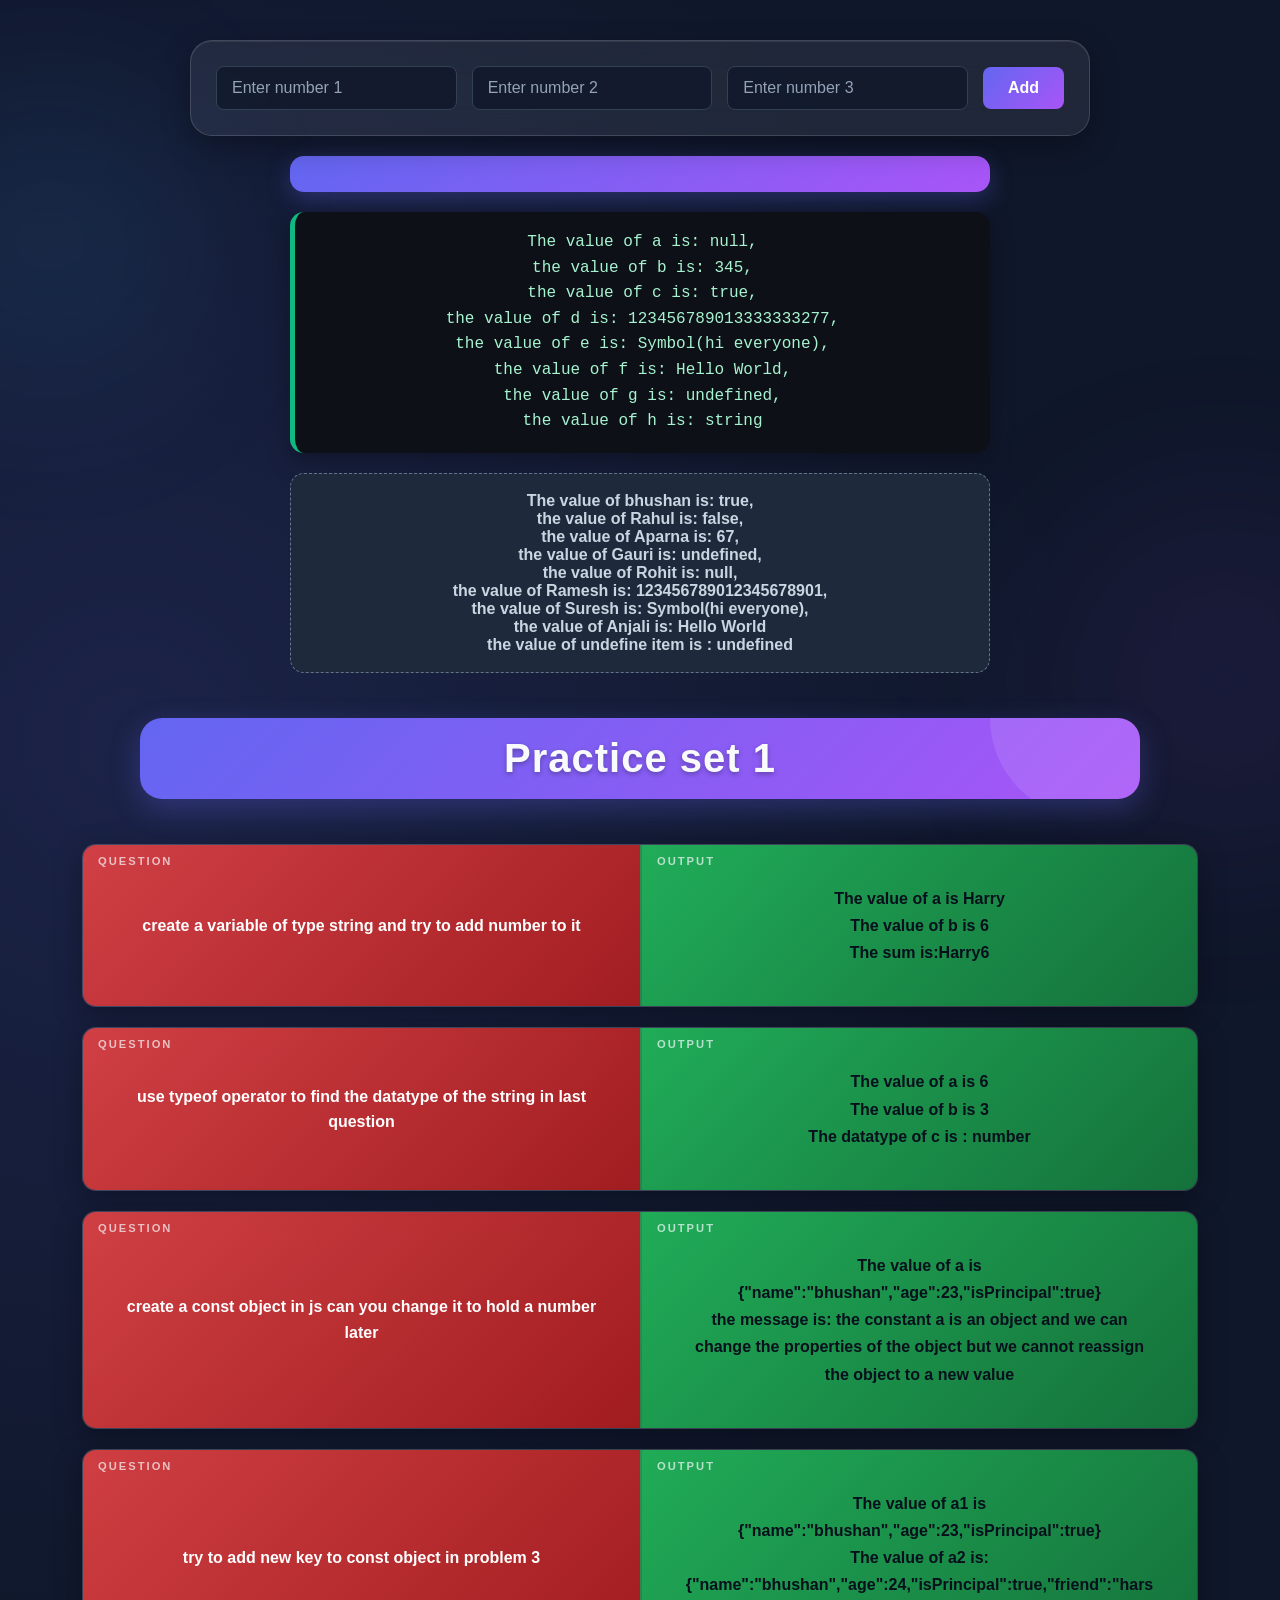
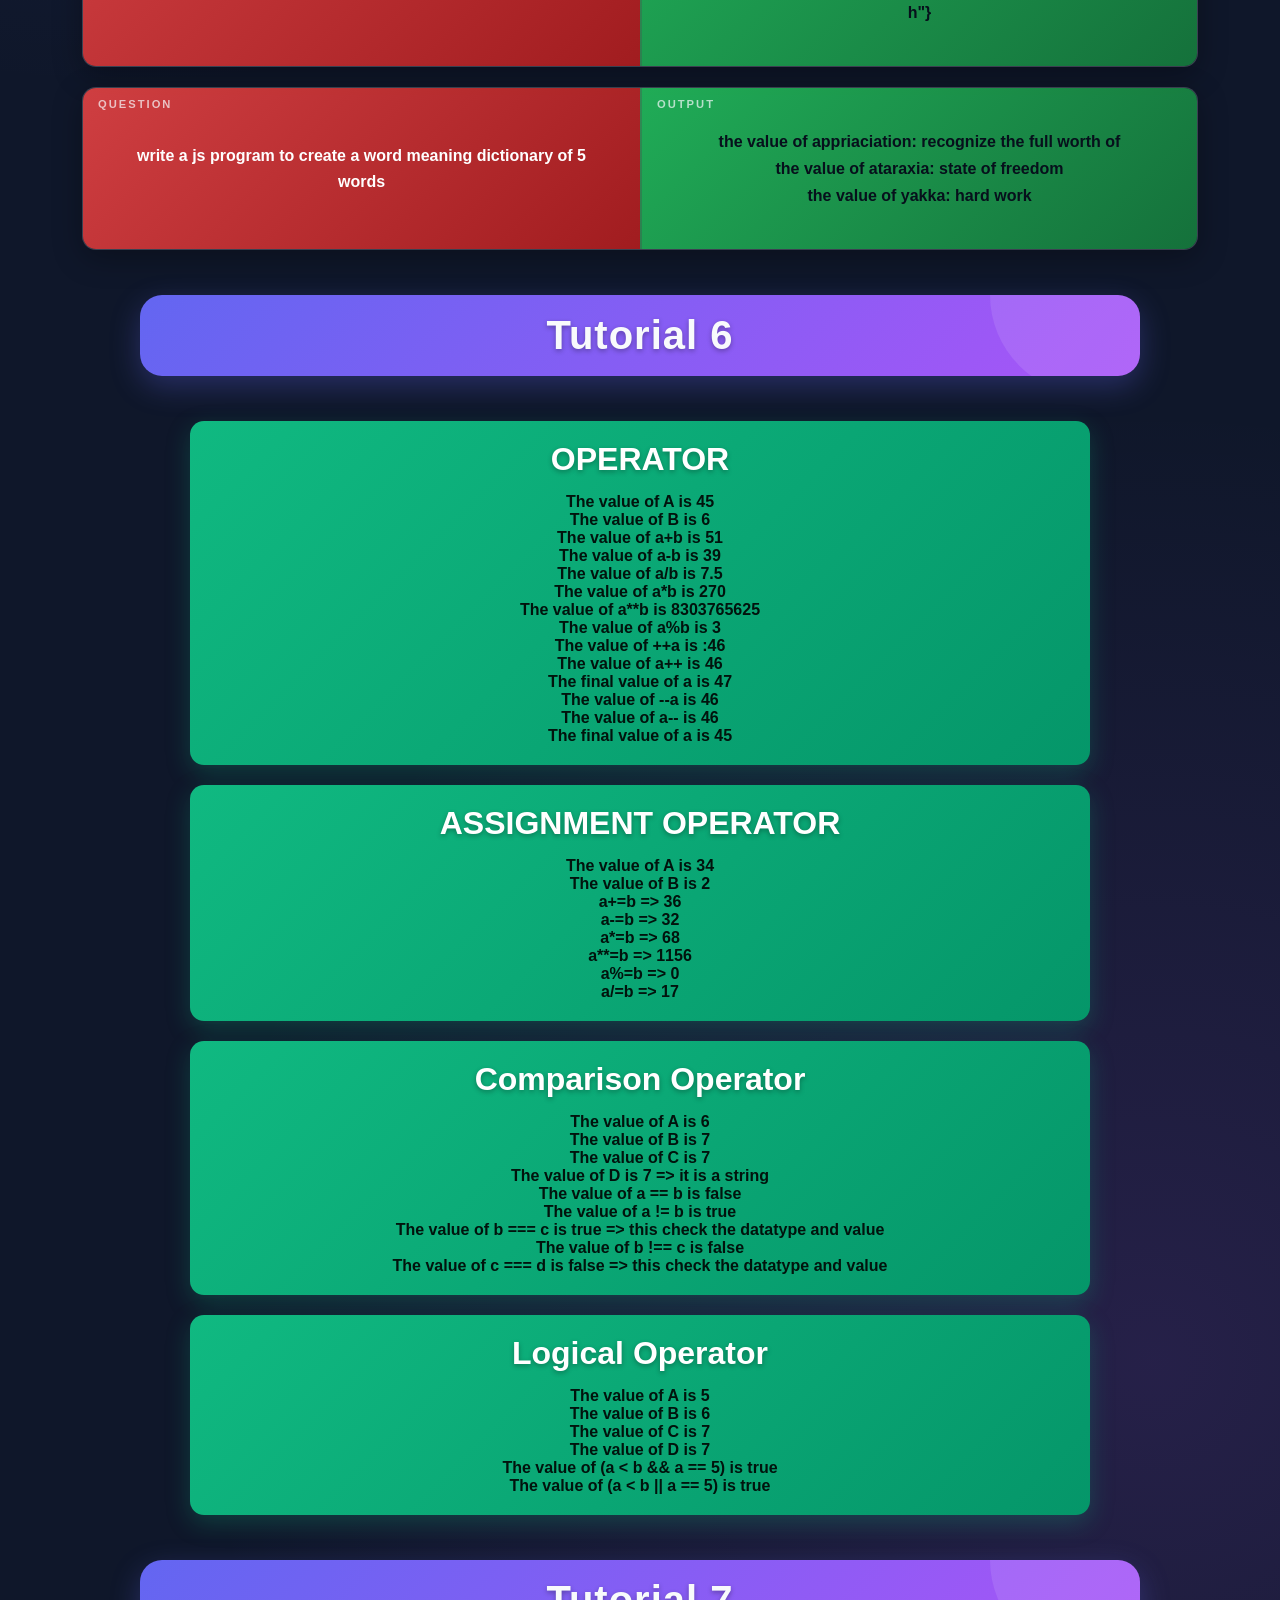
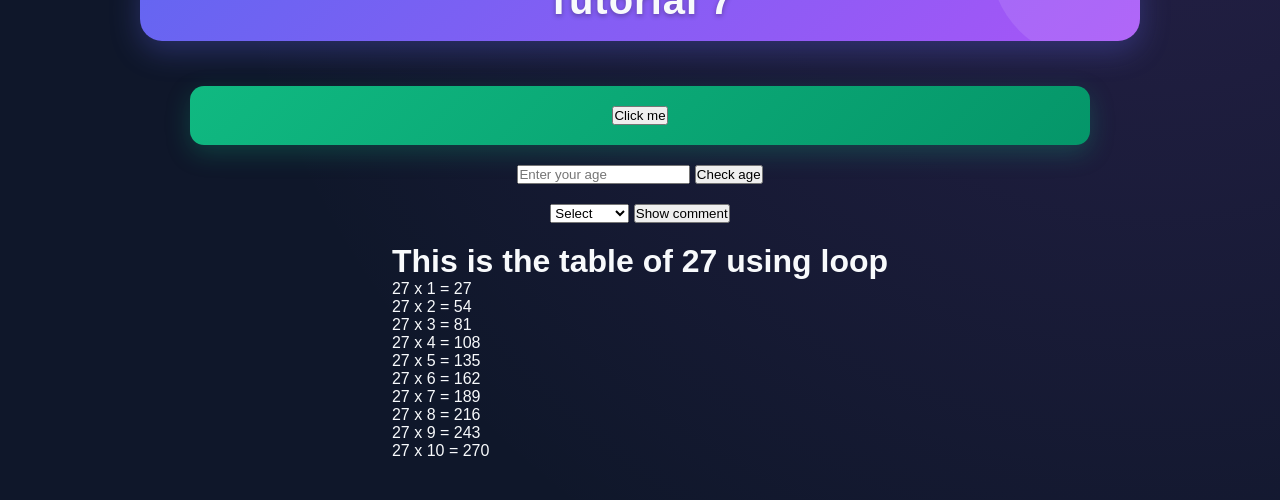
==== index.html @ 77477563 "Initial commit" ====
<!DOCTYPE html>
<html lang="en">
    <head>
        <meta charset="UTF-8">
        <meta name="viewport" content="width=device-width, initial-scale=1.0">
        <title>Document</title>
        <link rel="stylesheet" type="text/css" href="creative.css">
    </head>
    <body>
        <form id="addForm">
            <input type="number" name="num1" id="num1"
                placeholder="Enter number 1">
            <input type="number" name="num2" id="num2"
                placeholder="Enter number 2">
            <input type="number" name="num3" id="num3"
                placeholder="Enter number 3">
            <button type="submit" id="btn">Add</button>
        </form>
        <p id="demo"> </p>
        <p id="demo1"> </p>
        <p id="demo2"> </p>

        <h1 id="practice_1" class="title ">Practice set 1 </h1>
        <div class="question_box">
            <div class="question">
                <p class="ip">
                    create a variable of type string and try to add number to it
                </p>
            </div>
            <div class="output">
                <p class="op" id="op1"> </p>
            </div>
        </div>
        <div class="question_box">
            <div class="question">
                <p class="ip">
                    use typeof operator to find the datatype of the string in last question
                </p>
            </div>
            <div class="output">
                <p class="op" id="op2"> </p>
            </div>
        </div>
        <div class="question_box">
            <div class="question">
                <p class="ip">
                    create a const object in js can you change it to hold a number later
                </p>
            </div>
            <div class="output">
                <p class="op" id="op3"> </p>
            </div>
        </div>
        <div class="question_box">
            <div class="question">
                <p class="ip">
                    try to add new key to const object in problem 3
                </p>
            </div>
            <div class="output">
                <p class="op" id="op4"> </p>
            </div>
        </div>
        <div class="question_box">
            <div class="question">
                <p class="ip">
                    write a js program to create a word meaning dictionary of 5
                    words
                </p>
            </div>
            <div class="output ">
                <p class="op" id="op5"> </p>
            </div>

        </div>

        <h1 id="Tutorial_6" class="title ">Tutorial 6 </h1>
        <p id="oper"></p>
        <p id="ari"></p>
        <p id="comp"></p>
        <p id="log"></p>

        <h1 id="Tutorial_7" class="title">Tutorial 7</h1>
        <p id="cond">
            <button onclick="runFunction()" id="Alert_button">Click me</button>
        </p>
        <div class="age_Box">
            <input type="number" id="age" placeholder="Enter your age">
            <button type="button" id="ageButton">Check age</button>

            <p id="res"></p>
        </div>

        <div>
            <label for="language"></label>
            <select id="language">
                <option value>Select</option>
                <option value="javascript">javascript</option>
                <option value="C">C</option>
                <option value="C++">C++</option>
                <option value="java">JAVA</option>
            </select>
            <button type="button" id="lan_But">Show comment</button>
            <p id="lang_res"></p>
            <p id="thank_res"></p>
        </div>

        <div id ="lo">
            <h1>This is the table of 27 using loop </h1>
            <p id="lo"></p>
        
        </div>

        <script src="loop.js"></script>
        <script src="cond.js"></script>
        <script src="oper.js"></script>
        <script src="funct.js"></script>
        <script src="secscript.js"></script>
        <script src="practice_set1.js"></script>
    </body>
</html>
---- creative.css ----
/* =========================================================

1. ROOT VARIABLES
   ========================================================= */

:root {
--bg-primary: #0f172a;
--bg-secondary: #111827;

--card-bg: rgba(255, 255, 255, 0.07);
--card-border: rgba(255, 255, 255, 0.15);

--text-primary: #f8fafc;
--text-secondary: #cbd5e1;

--primary: #6366f1;
--secondary: #a855f7;
--cyan: #38bdf8;

--question: #ef4444;
--output: #22c55e;

--radius-small: 8px;
--radius-medium: 14px;
--radius-large: 22px;

--transition: 0.3s ease;
}

/* =========================================================
2. RESET
========================================================= */

* {
  box-sizing: border-box;
  margin: 0;
  padding: 0;
  }

/* =========================================================
3. BODY
========================================================= */

body {
font-family:
    "Segoe UI",
    Tahoma,
    Geneva,
    Verdana,
    sans-serif;

min-height: 100vh;

background:
    radial-gradient(
        circle at 10% 20%,
        rgba(99, 102, 241, 0.15),
        transparent 30%
    ),

    radial-gradient(
        circle at 90% 80%,
        rgba(168, 85, 247, 0.15),
        transparent 30%
    ),

    var(--bg-primary);

color: var(--text-primary);

display: flex;
flex-direction: column;
align-items: center;

padding: 40px 20px;

gap: 20px;

overflow-x: hidden;

}

/* =========================================================
4. ANIMATED BACKGROUND
========================================================= */

body::before {

content: "";

position: fixed;

width: 300px;
height: 300px;

border-radius: 50%;

background: rgba(56, 189, 248, 0.08);

filter: blur(80px);

top: 10%;
left: -100px;

animation: floatingLight 8s ease-in-out infinite;

pointer-events: none;

z-index: -1;

}

body::after {

content: "";

position: fixed;

width: 350px;
height: 350px;

border-radius: 50%;

background: rgba(168, 85, 247, 0.08);

filter: blur(90px);

bottom: 5%;
right: -120px;

animation: floatingLight 10s ease-in-out infinite reverse;

pointer-events: none;

z-index: -1;

}

/* =========================================================
5. FORM
========================================================= */

#addForm {
width: min(80%, 900px);
padding: 25px;
display: flex;
flex-direction: row;
align-items: center;
justify-content: center;
flex-wrap: wrap;
gap: 15px;
background: var(--card-bg);
border: 1px solid var(--card-border);
border-radius: var(--radius-large);
backdrop-filter: blur(15px);
box-shadow:
    0 10px 30px rgba(0, 0, 0, 0.3),
    inset 0 1px 0 rgba(255, 255, 255, 0.08);
transition: var(--transition);
}
#addForm:hover {
transform: translateY(-5px);
border-color: rgba(56, 189, 248, 0.4);
box-shadow:
    0 15px 40px rgba(0, 0, 0, 0.4),
    0 0 25px rgba(56, 189, 248, 0.08);
}

/* =========================================================
6. INPUTS
========================================================= */

#addForm input {
flex: 1 1 180px;
min-width: 150px;
padding: 12px 15px;
border: 1px solid #334155;
border-radius: var(--radius-small);
background: rgba(15, 23, 42, 0.8);
color: white;
font-size: 1rem;
outline: none;
transition:
    border-color var(--transition),
    box-shadow var(--transition),
    transform var(--transition);
}

#addForm input::placeholder {color: #94a3b8;}

#addForm input:hover {
border-color: #64748b;
transform: translateY(-2px);
}

#addForm input:focus {
border-color: var(--cyan);

box-shadow:
    0 0 0 3px rgba(56, 189, 248, 0.15),
    0 0 20px rgba(56, 189, 248, 0.3);
transform: translateY(-2px);
}

/* =========================================================
7. BUTTON
========================================================= */

#addForm button {
padding: 12px 25px;
border: none;
border-radius: var(--radius-small);
background:
    linear-gradient(
        135deg,
        var(--primary),
        var(--secondary)
    );
color: white;
font-size: 1rem;
font-weight: bold;
cursor: pointer;
position: relative;
overflow: hidden;
transition:
    transform var(--transition),
    box-shadow var(--transition);}

#addForm button::before {
content: "";
position: absolute;
top: 0;
left: -100%;
width: 100%;
height: 100%;
background:
    linear-gradient(
        90deg,
        transparent,
        rgba(255, 255, 255, 0.3),
        transparent
    );

transition: 0.5s;
}

#addForm button:hover::before {left: 100%;}

#addForm button:hover {
transform: translateY(-4px) scale(1.03);
box-shadow:
    0 8px 25px rgba(99, 102, 241, 0.4);}

#addForm button:active {transform: translateY(0) scale(0.97);}

/* =========================================================
8. DEMO OUTPUT BOXES
========================================================= */

#demo,
#demo1,
#demo2 {
width: min(80%, 700px);
padding: 18px 24px;
border-radius: var(--radius-medium);
text-align: center;
transition: var(--transition);
animation: fadeIn 0.8s ease;}
#demo {
background:
    linear-gradient(
        135deg,
        var(--primary),
        var(--secondary)
    );
font-size: 1.2rem;
font-weight: bold;
box-shadow:
    0 8px 25px rgba(99, 102, 241, 0.3);}

#demo1 {
background: #0d1117;
border-left: 5px solid #10b981;
color: #a7f3d0;
font-family: "Courier New", monospace;
line-height: 1.6;
box-shadow:
    0 8px 25px rgba(0, 0, 0, 0.3);}

#demo2 {
background: #1e293b;
border: 1px dashed #64748b;
color: var(--text-secondary);
font-weight: bold;
}

#demo:hover,
#demo1:hover,
#demo2:hover {
transform: translateY(-5px) scale(1.01);
box-shadow:
    0 12px 30px rgba(0, 0, 0, 0.4);}

/* =========================================================
9. TITLES
========================================================= */

.title {
width: min(90%, 1000px);
padding: 18px 25px;
margin: 25px 0;
text-align: center;
font-size: clamp(1.5rem, 4vw, 2.5rem);
font-weight: 800;
letter-spacing: 1px;
border-radius: var(--radius-large);
background:
    linear-gradient(
        135deg,
        var(--primary),
        var(--secondary)
    );
box-shadow:
    0 10px 30px rgba(99, 102, 241, 0.3);
text-shadow:
    0 2px 5px rgba(0, 0, 0, 0.3);
position: relative;
overflow: hidden;
animation: titleGlow 4s ease-in-out infinite;}

.title::after {
content: "";
position: absolute;
width: 200px;
height: 200px;
border-radius: 50%;
background: rgba(255, 255, 255, 0.1);
top: -100px;
right: -50px;}

/* =========================================================
10. QUESTION BOX
========================================================= */

.question_box {
width: min(90%, 1200px);
display: flex;
border: 1px solid rgba(255, 255, 255, 0.15);
border-radius: var(--radius-medium);
overflow: hidden;
background: rgba(255, 255, 255, 0.04);
box-shadow:
    0 8px 30px rgba(0, 0, 0, 0.3);
transition:
    transform var(--transition),
    box-shadow var(--transition);
animation: slideUp 0.6s ease both;
}

.question_box:hover {
transform: translateY(-5px);
box-shadow:
    0 15px 40px rgba(0, 0, 0, 0.4),
    0 0 20px rgba(99, 102, 241, 0.08);
}

/* =========================================================
11. QUESTION SIDE
========================================================= */

.question {width: 50%;
padding: 25px;
display: flex;
align-items: center;
justify-content: center;
background:
    linear-gradient(
        135deg,
        rgba(239, 68, 68, 0.85),
        rgba(185, 28, 28, 0.85)
    );

position: relative;
}

.question::before {
content: "QUESTION";
position: absolute;
top: 10px;
left: 15px;
font-size: 0.7rem;
font-weight: bold;
letter-spacing: 2px;
opacity: 0.7;}

/* =========================================================
12. OUTPUT SIDE
========================================================= */

.output {
width: 50%;
padding: 25px;
display: flex;
align-items: center;
justify-content: center;
background:
    linear-gradient(
        135deg,
        rgba(34, 197, 94, 0.85),
        rgba(21, 128, 61, 0.85)
    );
border-left: 2px solid rgba(255, 255, 255, 0.1);
position: relative;

}

.output::before {
content: "OUTPUT";
position: absolute;
top: 10px;
left: 15px;
font-size: 0.7rem;
font-weight: bold;
letter-spacing: 2px;
opacity: 0.7;
}

/* =========================================================
13. QUESTION TEXT
========================================================= */

.ip {
width: 100%;
margin: 0;
padding: 15px;
color: white;
font-size: 1rem;
font-weight: 600;
line-height: 1.6;
text-align: center;
transition: var(--transition);
}

.question:hover .ip {
transform: scale(1.03);
text-shadow:
    0 3px 8px rgba(0, 0, 0, 0.4);
}

/* =========================================================
14. OUTPUT TEXT
========================================================= */

.op {
width: 100%;
margin: 0;
padding: 15px;
color: #07101c;
font-size: 1rem;
font-weight: 700;
line-height: 1.7;
text-align: center;
word-break: break-word;
}

.output:hover .op {transform: scale(1.03);}

/* =========================================================
15. OPERATOR OUTPUT BOXES
========================================================= */

#oper,
#ari,
#comp,
#log,
#cond {
width: min(80%, 900px);
padding: 20px;
background:
    linear-gradient(
        135deg,
        #10b981,
        #059669
    );
color: #02130d;
text-align: center;
border-radius: var(--radius-medium);
font-weight: bold;
box-shadow:
    0 8px 25px rgba(16, 185, 129, 0.25);
transition:
    transform var(--transition),
    box-shadow var(--transition);
animation: fadeIn 0.6s ease;
}

#oper:hover,
#ari:hover,
#comp:hover,
#log:hover,
#cond:hover {
transform: translateY(-5px);
box-shadow:
    0 15px 35px rgba(16, 185, 129, 0.35);
}

/* =========================================================
16. HEADINGS INSIDE OUTPUT
========================================================= */

#oper h1,
#ari h1,
#comp h1,
#log h1,
#cond h1 {
margin-bottom: 15px;
color: white;
text-shadow:
    0 2px 5px rgba(0, 0, 0, 0.3);
}

/* =========================================================
17. FOCUS WITHIN
========================================================= */

#addForm:focus-within {
border-color: var(--cyan);
box-shadow:
    0 0 25px rgba(56, 189, 248, 0.15);
}

/* =========================================================
18. SELECTION
========================================================= */

::selection {
background: #a855f7;
color: white;
}

/* =========================================================
19. SCROLLBAR
========================================================= */

::-webkit-scrollbar {width: 10px;}

::-webkit-scrollbar-track {background: #020617;}

::-webkit-scrollbar-thumb {
background:
    linear-gradient(
        #6366f1,
        #a855f7
    );
border-radius: 10px;}

::-webkit-scrollbar-thumb:hover {
background:
    linear-gradient(
        #38bdf8,
        #6366f1
    );
}

/* =========================================================
20. ANIMATIONS
========================================================= */

@keyframes fadeIn {
from {
    opacity: 0;
    transform: translateY(15px);
}
to {
    opacity: 1;
    transform: translateY(0);
}
}
@keyframes slideUp {
from {
    opacity: 0;
    transform: translateY(30px);
}
to {
    opacity: 1;
    transform: translateY(0);
}
}

@keyframes floatingLight {
0%,
100% { transform: translate(0, 0);}

50% { transform: translate(50px, -40px);}
}

@keyframes titleGlow {
0%,
100% {
    box-shadow:
        0 10px 30px rgba(99, 102, 241, 0.3);
}
50% {
    box-shadow:
        0 10px 40px rgba(168, 85, 247, 0.5);
}
}

/* =========================================================
21. RESPONSIVE DESIGN
========================================================= */

@media (max-width: 768px) {
body {padding: 25px 10px;}
#addForm { width: 95%;
    flex-direction: column;
}


#addForm input,
#addForm button { width: 100%;}


.question_box { width: 95%;  flex-direction: column;}


.question,
.output { width: 100%;}


.output { border-left: none;
    border-top: 2px solid rgba(255, 255, 255, 0.1);
}


.title {  width: 95%;}


#demo,
#demo1,
#demo2 { width: 95%;}


#oper,
#ari,
#comp,
#log,
#cond { width: 95%;}

}

/* =========================================================
22. SMALL MOBILE DEVICES
========================================================= */

@media (max-width: 480px) {
body { padding: 15px 8px; gap: 12px;}
.title { font-size: 1.4rem;padding: 15px;}
.question,.output {padding: 20px 15px;}
.ip,.op { font-size: 0.9rem;}
#oper,#ari,#comp,#log,#cond {
    font-size: 0.9rem;
    padding: 15px;
}
}

/* =========================================================
23. REDUCED MOTION
========================================================= */

@media (prefers-reduced-motion: reduce) {
*,
*::before,
*::after {
    animation-duration: 0.01ms !important;
    animation-iteration-count: 1 !important;
    scroll-behavior: auto !important;
    transition-duration: 0.01ms !important;
}
}
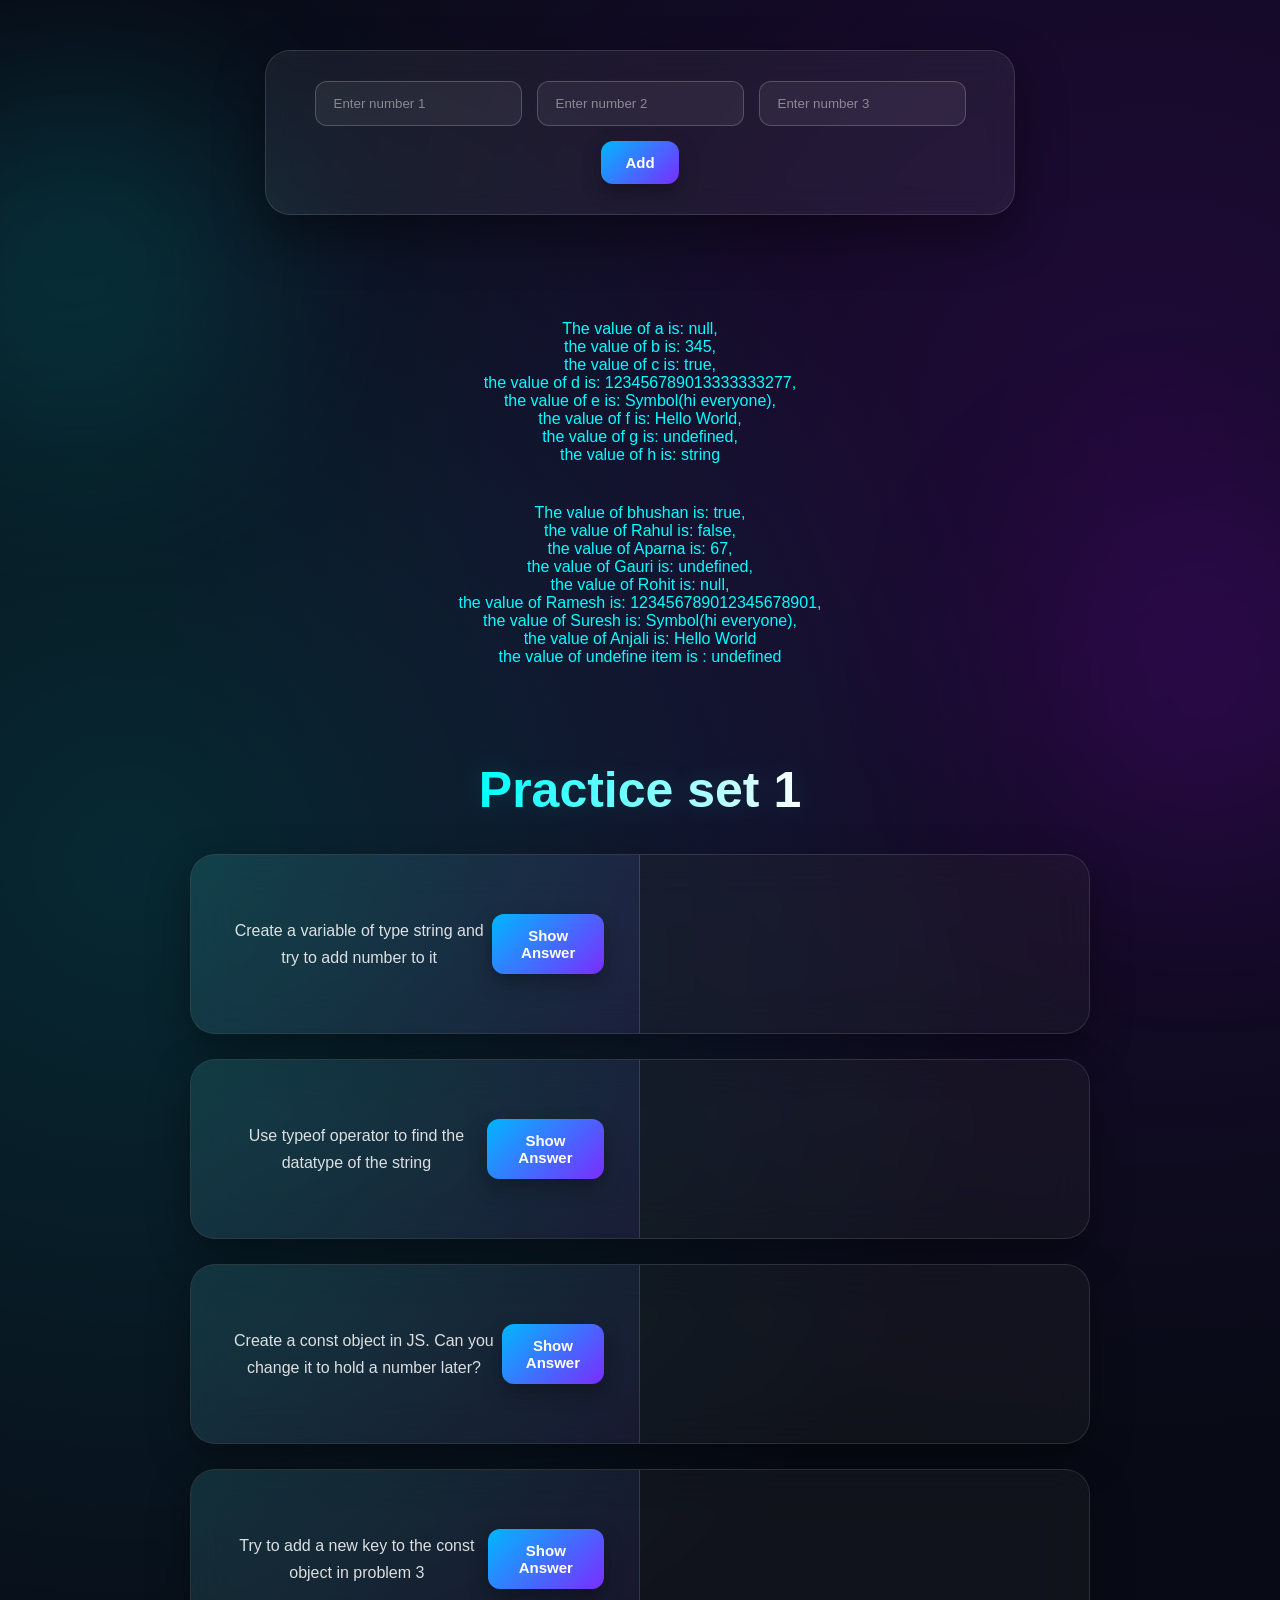
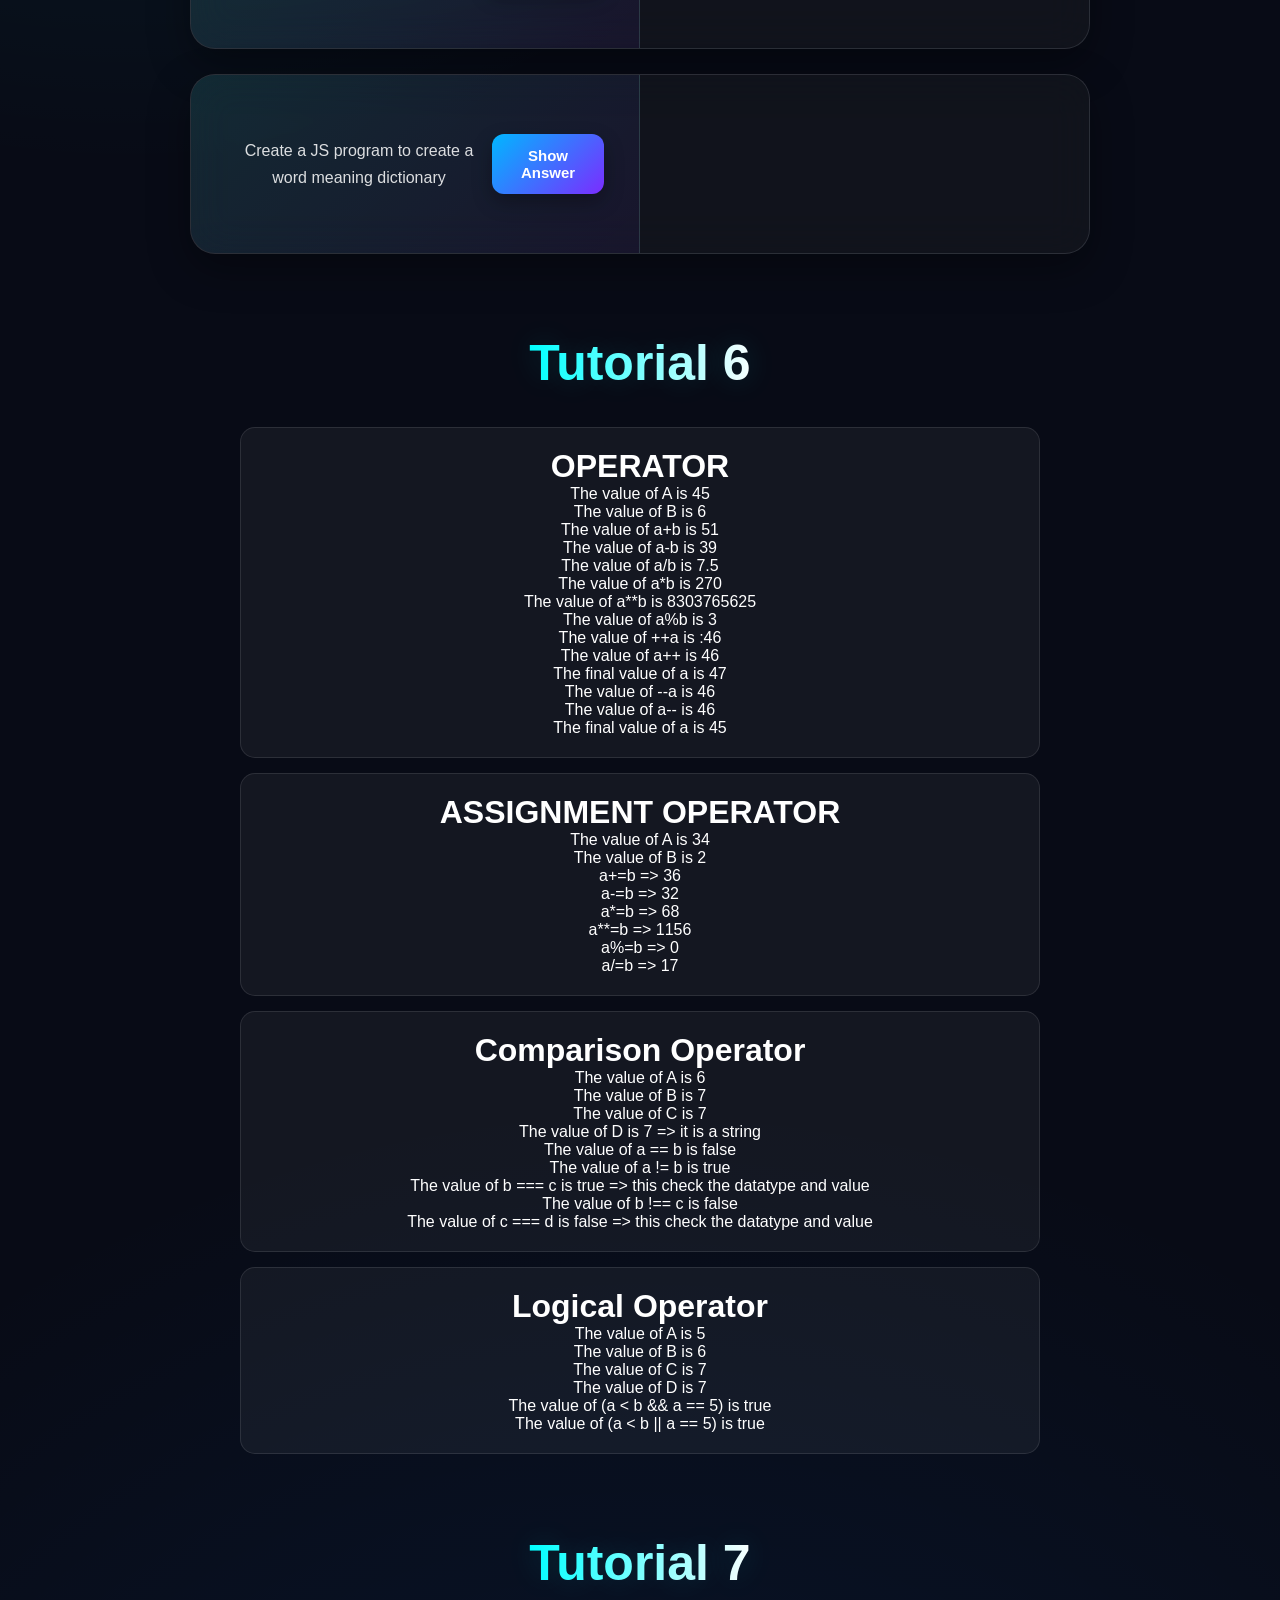
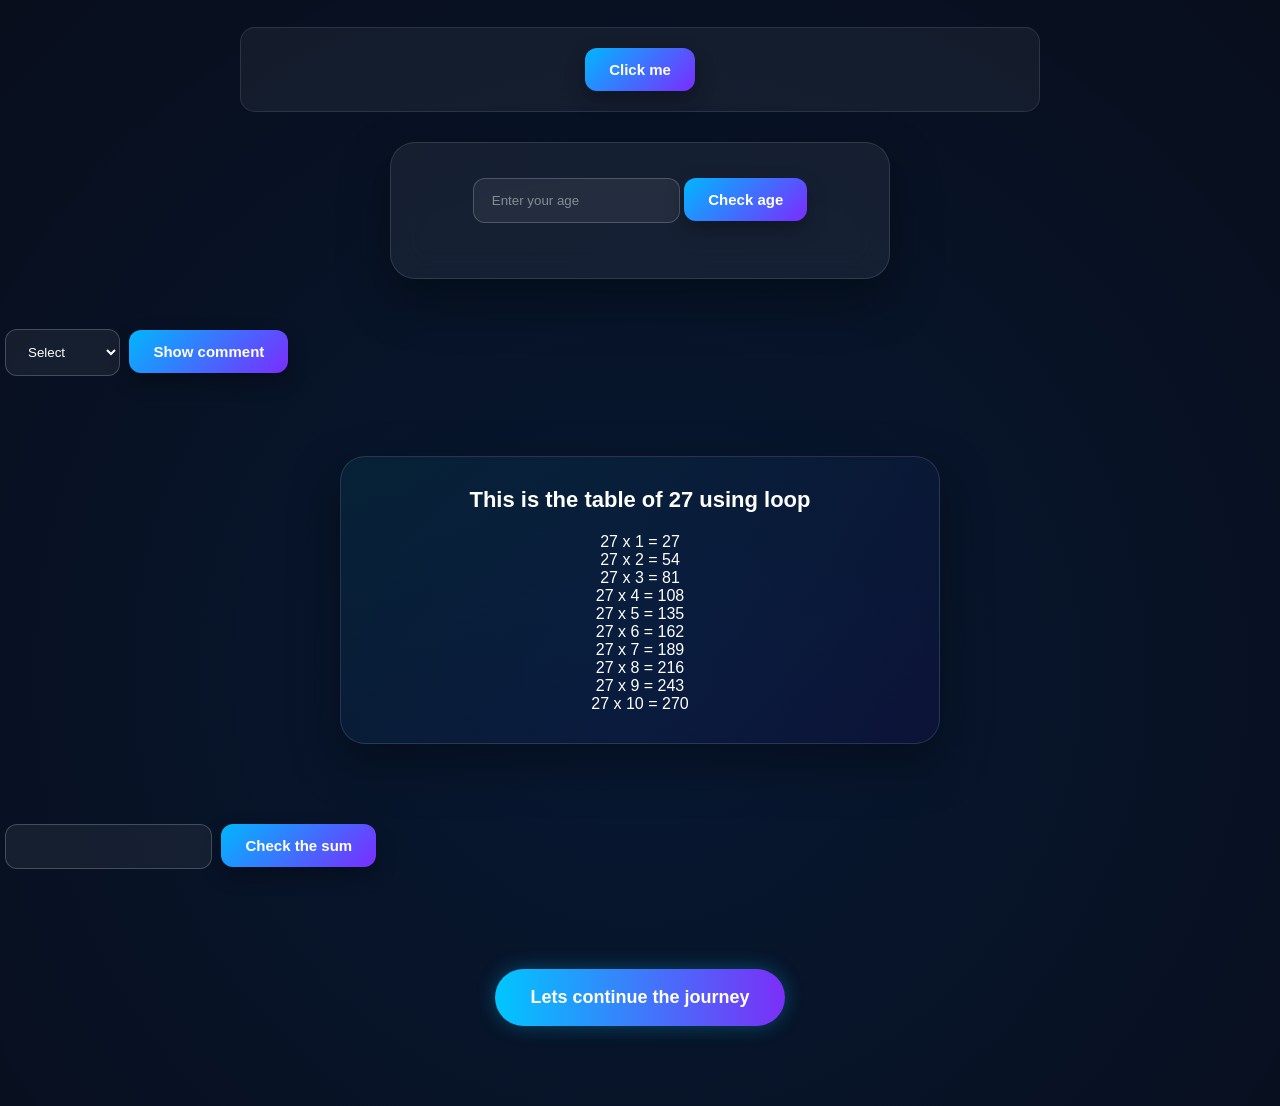
==== commit f096a374: "Updated project" ====
--- a/index.html
+++ b/index.html
@@ -24,54 +24,67 @@
         <div class="question_box">
             <div class="question">
                 <p class="ip">
-                    create a variable of type string and try to add number to it
+                    Create a variable of type string and try to add number to it
                 </p>
+                <button type="button" id="op1_button">Show Answer</button>
             </div>
+
             <div class="output">
-                <p class="op" id="op1"> </p>
+                <p class="op" id="op1"></p>
             </div>
         </div>
+
         <div class="question_box">
             <div class="question">
                 <p class="ip">
-                    use typeof operator to find the datatype of the string in last question
+                    Use typeof operator to find the datatype of the string
                 </p>
+                <button type="button" id="op2_button">Show Answer</button>
             </div>
+
             <div class="output">
-                <p class="op" id="op2"> </p>
+                <p class="op" id="op2"></p>
             </div>
         </div>
+
         <div class="question_box">
             <div class="question">
                 <p class="ip">
-                    create a const object in js can you change it to hold a number later
+                    Create a const object in JS. Can you change it to hold a
+                    number later?
                 </p>
+                <button type="button" id="op3_button">Show Answer</button>
             </div>
+
             <div class="output">
-                <p class="op" id="op3"> </p>
+                <p class="op" id="op3"></p>
             </div>
         </div>
+
         <div class="question_box">
             <div class="question">
                 <p class="ip">
-                    try to add new key to const object in problem 3
+                    Try to add a new key to the const object in problem 3
                 </p>
+                <button type="button" id="op4_button">Show Answer</button>
             </div>
+
             <div class="output">
-                <p class="op" id="op4"> </p>
+                <p class="op" id="op4"></p>
             </div>
         </div>
+
         <div class="question_box">
             <div class="question">
                 <p class="ip">
-                    write a js program to create a word meaning dictionary of 5
-                    words
+                    Create a JS program to create a word meaning dictionary
                 </p>
-            </div>
-            <div class="output ">
-                <p class="op" id="op5"> </p>
+                <button type="button" id="op5_button">Show Answer</button>
             </div>
 
+            <div class="output">
+                <p class="op" id="op5"></p>
+            </div>
         </div>
 
         <h1 id="Tutorial_6" class="title ">Tutorial 6 </h1>
@@ -105,12 +118,22 @@
             <p id="thank_res"></p>
         </div>
 
-        <div id ="lo">
+        <div id="lo">
             <h1>This is the table of 27 using loop </h1>
-            <p id="lo"></p>
-        
+            <p id="lo_output"></p>
+
         </div>
 
+        <div>
+            <input type="number" name="nat" id="nat">
+            <button type="button" id="nat_button">Check the sum </button>
+            <p id="nat_op"></p>
+        </div>
+
+        <div>
+            <button type="button" id="indexpage">Lets continue the
+                journey</button>
+        </div>
         <script src="loop.js"></script>
         <script src="cond.js"></script>
         <script src="oper.js"></script>
--- a/creative.css
+++ b/creative.css
@@ -1,680 +1,627 @@
-/* =========================================================
-
-1. ROOT VARIABLES
-   ========================================================= */
-
-:root {
---bg-primary: #0f172a;
---bg-secondary: #111827;
-
---card-bg: rgba(255, 255, 255, 0.07);
---card-border: rgba(255, 255, 255, 0.15);
-
---text-primary: #f8fafc;
---text-secondary: #cbd5e1;
-
---primary: #6366f1;
---secondary: #a855f7;
---cyan: #38bdf8;
-
---question: #ef4444;
---output: #22c55e;
-
---radius-small: 8px;
---radius-medium: 14px;
---radius-large: 22px;
-
---transition: 0.3s ease;
-}
-
-/* =========================================================
-2. RESET
-========================================================= */
+/* ================================
+   GLOBAL SETTINGS
+================================ */
 
 * {
-  box-sizing: border-box;
-  margin: 0;
-  padding: 0;
-  }
-
-/* =========================================================
-3. BODY
-========================================================= */
+    margin: 0;
+    padding: 0;
+    box-sizing: border-box;
+}
+
+html {
+    scroll-behavior: smooth;
+}
 
 body {
-font-family:
-    "Segoe UI",
-    Tahoma,
-    Geneva,
-    Verdana,
-    sans-serif;
-
-min-height: 100vh;
-
-background:
-    radial-gradient(
-        circle at 10% 20%,
-        rgba(99, 102, 241, 0.15),
-        transparent 30%
-    ),
-
-    radial-gradient(
-        circle at 90% 80%,
-        rgba(168, 85, 247, 0.15),
-        transparent 30%
-    ),
-
-    var(--bg-primary);
-
-color: var(--text-primary);
-
-display: flex;
-flex-direction: column;
-align-items: center;
-
-padding: 40px 20px;
-
-gap: 20px;
-
-overflow-x: hidden;
-
-}
-
-/* =========================================================
-4. ANIMATED BACKGROUND
-========================================================= */
+    min-height: 100vh;
+    font-family: "Segoe UI", Arial, sans-serif;
+    color: #ffffff;
+
+    background:
+        radial-gradient(circle at 10% 20%, rgba(0, 255, 255, 0.12), transparent 25%),
+        radial-gradient(circle at 90% 10%, rgba(170, 0, 255, 0.15), transparent 25%),
+        radial-gradient(circle at 50% 90%, rgba(0, 120, 255, 0.12), transparent 30%),
+        #080b16;
+
+    overflow-x: hidden;
+}
+
+
+/* ================================
+   ANIMATED BACKGROUND
+================================ */
+
+body::before,
+body::after {
+    content: "";
+    position: fixed;
+    width: 350px;
+    height: 350px;
+    border-radius: 50%;
+    filter: blur(100px);
+    z-index: -1;
+    animation: floating 8s ease-in-out infinite alternate;
+}
 
 body::before {
-
-content: "";
-
-position: fixed;
-
-width: 300px;
-height: 300px;
-
-border-radius: 50%;
-
-background: rgba(56, 189, 248, 0.08);
-
-filter: blur(80px);
-
-top: 10%;
-left: -100px;
-
-animation: floatingLight 8s ease-in-out infinite;
-
-pointer-events: none;
-
-z-index: -1;
-
+    background: rgba(0, 255, 255, 0.12);
+    top: 10%;
+    left: -100px;
 }
 
 body::after {
-
-content: "";
-
-position: fixed;
-
-width: 350px;
-height: 350px;
-
-border-radius: 50%;
-
-background: rgba(168, 85, 247, 0.08);
-
-filter: blur(90px);
-
-bottom: 5%;
-right: -120px;
-
-animation: floatingLight 10s ease-in-out infinite reverse;
-
-pointer-events: none;
-
-z-index: -1;
-
-}
-
-/* =========================================================
-5. FORM
-========================================================= */
+    background: rgba(170, 0, 255, 0.12);
+    bottom: 5%;
+    right: -100px;
+    animation-delay: 2s;
+}
+
+@keyframes floating {
+    from {
+        transform: translate(0, 0) scale(1);
+    }
+
+    to {
+        transform: translate(80px, -50px) scale(1.25);
+    }
+}
+
+
+/* ================================
+   FORM / ADDITION SECTION
+================================ */
 
 #addForm {
-width: min(80%, 900px);
-padding: 25px;
-display: flex;
-flex-direction: row;
-align-items: center;
-justify-content: center;
-flex-wrap: wrap;
-gap: 15px;
-background: var(--card-bg);
-border: 1px solid var(--card-border);
-border-radius: var(--radius-large);
-backdrop-filter: blur(15px);
-box-shadow:
-    0 10px 30px rgba(0, 0, 0, 0.3),
-    inset 0 1px 0 rgba(255, 255, 255, 0.08);
-transition: var(--transition);
-}
-#addForm:hover {
-transform: translateY(-5px);
-border-color: rgba(56, 189, 248, 0.4);
-box-shadow:
-    0 15px 40px rgba(0, 0, 0, 0.4),
-    0 0 25px rgba(56, 189, 248, 0.08);
-}
-
-/* =========================================================
-6. INPUTS
-========================================================= */
-
-#addForm input {
-flex: 1 1 180px;
-min-width: 150px;
-padding: 12px 15px;
-border: 1px solid #334155;
-border-radius: var(--radius-small);
-background: rgba(15, 23, 42, 0.8);
-color: white;
-font-size: 1rem;
-outline: none;
-transition:
-    border-color var(--transition),
-    box-shadow var(--transition),
-    transform var(--transition);
-}
-
-#addForm input::placeholder {color: #94a3b8;}
-
-#addForm input:hover {
-border-color: #64748b;
-transform: translateY(-2px);
-}
-
-#addForm input:focus {
-border-color: var(--cyan);
-
-box-shadow:
-    0 0 0 3px rgba(56, 189, 248, 0.15),
-    0 0 20px rgba(56, 189, 248, 0.3);
-transform: translateY(-2px);
-}
-
-/* =========================================================
-7. BUTTON
-========================================================= */
-
-#addForm button {
-padding: 12px 25px;
-border: none;
-border-radius: var(--radius-small);
-background:
-    linear-gradient(
+    width: min(90%, 750px);
+    margin: 50px auto;
+    padding: 30px;
+
+    display: flex;
+    flex-wrap: wrap;
+    gap: 15px;
+    justify-content: center;
+
+    background: rgba(255, 255, 255, 0.06);
+    border: 1px solid rgba(255, 255, 255, 0.12);
+    border-radius: 25px;
+
+    backdrop-filter: blur(15px);
+
+    box-shadow:
+        0 20px 50px rgba(0, 0, 0, 0.4),
+        inset 0 0 30px rgba(255, 255, 255, 0.02);
+}
+
+
+/* ================================
+   INPUTS
+================================ */
+
+input,
+select {
+    padding: 14px 18px;
+
+    color: white;
+    background: rgba(255, 255, 255, 0.06);
+
+    border: 1px solid rgba(255, 255, 255, 0.2);
+    border-radius: 12px;
+
+    outline: none;
+
+    transition:
+        0.3s ease,
+        transform 0.3s ease,
+        box-shadow 0.3s ease;
+}
+
+input::placeholder {
+    color: rgba(255, 255, 255, 0.45);
+}
+
+input:focus,
+select:focus {
+    transform: translateY(-4px);
+
+    border-color: #00ffff;
+
+    box-shadow:
+        0 0 10px rgba(0, 255, 255, 0.4),
+        0 0 30px rgba(0, 255, 255, 0.15);
+}
+
+
+/* ================================
+   BUTTONS
+================================ */
+
+button {
+    padding: 13px 24px;
+
+    border: none;
+    border-radius: 12px;
+
+    color: white;
+    background: linear-gradient(
         135deg,
-        var(--primary),
-        var(--secondary)
+        #00b7ff,
+        #7b2cff
     );
-color: white;
-font-size: 1rem;
-font-weight: bold;
-cursor: pointer;
-position: relative;
-overflow: hidden;
-transition:
-    transform var(--transition),
-    box-shadow var(--transition);}
-
-#addForm button::before {
-content: "";
-position: absolute;
-top: 0;
-left: -100%;
-width: 100%;
-height: 100%;
-background:
-    linear-gradient(
-        90deg,
-        transparent,
-        rgba(255, 255, 255, 0.3),
-        transparent
-    );
-
-transition: 0.5s;
-}
-
-#addForm button:hover::before {left: 100%;}
-
-#addForm button:hover {
-transform: translateY(-4px) scale(1.03);
-box-shadow:
-    0 8px 25px rgba(99, 102, 241, 0.4);}
-
-#addForm button:active {transform: translateY(0) scale(0.97);}
-
-/* =========================================================
-8. DEMO OUTPUT BOXES
-========================================================= */
+
+    font-weight: 600;
+    font-size: 15px;
+
+    cursor: pointer;
+
+    box-shadow:
+        0 8px 20px rgba(0, 0, 0, 0.3);
+
+    transition: 0.3s ease;
+}
+
+button:hover {
+    transform: translateY(-4px) scale(1.03);
+
+    box-shadow:
+        0 0 15px rgba(0, 200, 255, 0.5),
+        0 0 35px rgba(120, 0, 255, 0.3);
+}
+
+button:active {
+    transform: scale(0.95);
+}
+
+
+/* ================================
+   GENERAL OUTPUT
+================================ */
 
 #demo,
 #demo1,
 #demo2 {
-width: min(80%, 700px);
-padding: 18px 24px;
-border-radius: var(--radius-medium);
-text-align: center;
-transition: var(--transition);
-animation: fadeIn 0.8s ease;}
-#demo {
-background:
-    linear-gradient(
-        135deg,
-        var(--primary),
-        var(--secondary)
+    width: min(90%, 700px);
+    margin: 10px auto;
+
+    padding: 15px;
+
+    text-align: center;
+
+    color: #00ffff;
+
+    transition: 0.4s ease;
+}
+
+
+/* ================================
+   TITLES
+================================ */
+
+.title {
+    width: fit-content;
+
+    margin: 80px auto 35px;
+
+    font-size: clamp(28px, 5vw, 50px);
+
+    text-align: center;
+
+    background: linear-gradient(
+        90deg,
+        #00ffff,
+        #ffffff,
+        #9d4edd,
+        #00ffff
     );
-font-size: 1.2rem;
-font-weight: bold;
-box-shadow:
-    0 8px 25px rgba(99, 102, 241, 0.3);}
-
-#demo1 {
-background: #0d1117;
-border-left: 5px solid #10b981;
-color: #a7f3d0;
-font-family: "Courier New", monospace;
-line-height: 1.6;
-box-shadow:
-    0 8px 25px rgba(0, 0, 0, 0.3);}
-
-#demo2 {
-background: #1e293b;
-border: 1px dashed #64748b;
-color: var(--text-secondary);
-font-weight: bold;
-}
-
-#demo:hover,
-#demo1:hover,
-#demo2:hover {
-transform: translateY(-5px) scale(1.01);
-box-shadow:
-    0 12px 30px rgba(0, 0, 0, 0.4);}
-
-/* =========================================================
-9. TITLES
-========================================================= */
-
-.title {
-width: min(90%, 1000px);
-padding: 18px 25px;
-margin: 25px 0;
-text-align: center;
-font-size: clamp(1.5rem, 4vw, 2.5rem);
-font-weight: 800;
-letter-spacing: 1px;
-border-radius: var(--radius-large);
-background:
-    linear-gradient(
-        135deg,
-        var(--primary),
-        var(--secondary)
-    );
-box-shadow:
-    0 10px 30px rgba(99, 102, 241, 0.3);
-text-shadow:
-    0 2px 5px rgba(0, 0, 0, 0.3);
-position: relative;
-overflow: hidden;
-animation: titleGlow 4s ease-in-out infinite;}
-
-.title::after {
-content: "";
-position: absolute;
-width: 200px;
-height: 200px;
-border-radius: 50%;
-background: rgba(255, 255, 255, 0.1);
-top: -100px;
-right: -50px;}
-
-/* =========================================================
-10. QUESTION BOX
-========================================================= */
+
+    background-size: 300%;
+
+    -webkit-background-clip: text;
+    -webkit-text-fill-color: transparent;
+
+    animation: gradientText 5s linear infinite;
+
+    text-shadow: 0 0 30px rgba(0, 255, 255, 0.15);
+}
+
+@keyframes gradientText {
+    0% {
+        background-position: 0%;
+    }
+
+    100% {
+        background-position: 300%;
+    }
+}
+
+
+/* ================================
+   QUESTION CARDS
+================================ */
 
 .question_box {
-width: min(90%, 1200px);
-display: flex;
-border: 1px solid rgba(255, 255, 255, 0.15);
-border-radius: var(--radius-medium);
-overflow: hidden;
-background: rgba(255, 255, 255, 0.04);
-box-shadow:
-    0 8px 30px rgba(0, 0, 0, 0.3);
-transition:
-    transform var(--transition),
-    box-shadow var(--transition);
-animation: slideUp 0.6s ease both;
+    width: min(90%, 900px);
+
+    margin: 25px auto;
+
+    display: grid;
+    grid-template-columns: 1fr 1fr;
+
+    min-height: 180px;
+
+    border-radius: 25px;
+
+    overflow: hidden;
+
+    background: rgba(255, 255, 255, 0.05);
+
+    border: 1px solid rgba(255, 255, 255, 0.1);
+
+    backdrop-filter: blur(20px);
+
+    box-shadow:
+        0 15px 40px rgba(0, 0, 0, 0.35);
+
+    transition: 0.4s ease;
 }
 
 .question_box:hover {
-transform: translateY(-5px);
-box-shadow:
-    0 15px 40px rgba(0, 0, 0, 0.4),
-    0 0 20px rgba(99, 102, 241, 0.08);
-}
-
-/* =========================================================
-11. QUESTION SIDE
-========================================================= */
-
-.question {width: 50%;
-padding: 25px;
-display: flex;
-align-items: center;
-justify-content: center;
-background:
-    linear-gradient(
-        135deg,
-        rgba(239, 68, 68, 0.85),
-        rgba(185, 28, 28, 0.85)
-    );
-
-position: relative;
-}
-
-.question::before {
-content: "QUESTION";
-position: absolute;
-top: 10px;
-left: 15px;
-font-size: 0.7rem;
-font-weight: bold;
-letter-spacing: 2px;
-opacity: 0.7;}
-
-/* =========================================================
-12. OUTPUT SIDE
-========================================================= */
+    transform: translateY(-8px);
+
+    border-color: rgba(0, 255, 255, 0.4);
+
+    box-shadow:
+        0 20px 50px rgba(0, 255, 255, 0.08);
+}
+
+
+/* ================================
+   INPUT / QUESTION SIDE
+================================ */
+
+.question {
+    display: flex;
+
+    align-items: center;
+    justify-content: center;
+
+    padding: 35px;
+
+    background:
+        linear-gradient(
+            135deg,
+            rgba(0, 255, 255, 0.08),
+            rgba(100, 0, 255, 0.05)
+        );
+
+    border-right: 1px solid rgba(255, 255, 255, 0.1);
+}
+
+.ip {
+    text-align: center;
+
+    line-height: 1.7;
+
+    color: rgba(255, 255, 255, 0.85);
+
+    font-size: 16px;
+}
+
+
+/* ================================
+   OUTPUT SIDE
+================================ */
 
 .output {
-width: 50%;
-padding: 25px;
-display: flex;
-align-items: center;
-justify-content: center;
-background:
-    linear-gradient(
-        135deg,
-        rgba(34, 197, 94, 0.85),
-        rgba(21, 128, 61, 0.85)
-    );
-border-left: 2px solid rgba(255, 255, 255, 0.1);
-position: relative;
-
-}
-
-.output::before {
-content: "OUTPUT";
-position: absolute;
-top: 10px;
-left: 15px;
-font-size: 0.7rem;
-font-weight: bold;
-letter-spacing: 2px;
-opacity: 0.7;
-}
-
-/* =========================================================
-13. QUESTION TEXT
-========================================================= */
-
-.ip {
-width: 100%;
-margin: 0;
-padding: 15px;
-color: white;
-font-size: 1rem;
-font-weight: 600;
-line-height: 1.6;
-text-align: center;
-transition: var(--transition);
-}
-
-.question:hover .ip {
-transform: scale(1.03);
-text-shadow:
-    0 3px 8px rgba(0, 0, 0, 0.4);
-}
-
-/* =========================================================
-14. OUTPUT TEXT
-========================================================= */
+    position: relative;
+
+    display: flex;
+
+    align-items: center;
+    justify-content: center;
+
+    padding: 30px;
+
+    overflow: hidden;
+
+    background: rgba(0, 0, 0, 0.15);
+}
+
+
+/* Output initially starts hidden */
 
 .op {
-width: 100%;
-margin: 0;
-padding: 15px;
-color: #07101c;
-font-size: 1rem;
-font-weight: 700;
-line-height: 1.7;
-text-align: center;
-word-break: break-word;
-}
-
-.output:hover .op {transform: scale(1.03);}
-
-/* =========================================================
-15. OPERATOR OUTPUT BOXES
-========================================================= */
+    width: 90%;
+
+    padding: 20px;
+
+    text-align: center;
+
+    color: #00ffff;
+
+    border-radius: 15px;
+
+    background: rgba(0, 255, 255, 0.05);
+
+    border: 1px solid rgba(0, 255, 255, 0.2);
+
+    transform: translateX(-120%);
+
+    opacity: 0;
+
+    transition:
+        transform 0.8s cubic-bezier(.68,-0.55,.27,1.55),
+        opacity 0.5s ease;
+
+    box-shadow:
+        0 0 25px rgba(0, 255, 255, 0.08);
+}
+
+
+/* JavaScript can add this class */
+
+.op.show {
+    transform: translateX(0);
+
+    opacity: 1;
+}
+
+
+/* ================================
+   TUTORIAL 6 / 7
+================================ */
 
 #oper,
 #ari,
 #comp,
 #log,
 #cond {
-width: min(80%, 900px);
-padding: 20px;
-background:
-    linear-gradient(
-        135deg,
-        #10b981,
-        #059669
-    );
-color: #02130d;
-text-align: center;
-border-radius: var(--radius-medium);
-font-weight: bold;
-box-shadow:
-    0 8px 25px rgba(16, 185, 129, 0.25);
-transition:
-    transform var(--transition),
-    box-shadow var(--transition);
-animation: fadeIn 0.6s ease;
+    width: min(90%, 800px);
+
+    margin: 15px auto;
+
+    padding: 20px;
+
+    text-align: center;
+
+    border-radius: 15px;
+
+    background: rgba(255, 255, 255, 0.05);
+
+    border: 1px solid rgba(255, 255, 255, 0.1);
+
+    transition: 0.3s ease;
 }
 
 #oper:hover,
 #ari:hover,
 #comp:hover,
-#log:hover,
-#cond:hover {
-transform: translateY(-5px);
-box-shadow:
-    0 15px 35px rgba(16, 185, 129, 0.35);
-}
-
-/* =========================================================
-16. HEADINGS INSIDE OUTPUT
-========================================================= */
-
-#oper h1,
-#ari h1,
-#comp h1,
-#log h1,
-#cond h1 {
-margin-bottom: 15px;
-color: white;
-text-shadow:
-    0 2px 5px rgba(0, 0, 0, 0.3);
-}
-
-/* =========================================================
-17. FOCUS WITHIN
-========================================================= */
-
-#addForm:focus-within {
-border-color: var(--cyan);
-box-shadow:
-    0 0 25px rgba(56, 189, 248, 0.15);
-}
-
-/* =========================================================
-18. SELECTION
-========================================================= */
-
-::selection {
-background: #a855f7;
-color: white;
-}
-
-/* =========================================================
-19. SCROLLBAR
-========================================================= */
-
-::-webkit-scrollbar {width: 10px;}
-
-::-webkit-scrollbar-track {background: #020617;}
+#log:hover {
+    transform: translateX(8px);
+
+    border-color: rgba(0, 255, 255, 0.4);
+}
+
+
+/* ================================
+   AGE BOX
+================================ */
+
+.age_Box {
+    width: min(90%, 500px);
+
+    margin: 30px auto;
+
+    padding: 35px;
+
+    text-align: center;
+
+    border-radius: 25px;
+
+    background: rgba(255, 255, 255, 0.06);
+
+    border: 1px solid rgba(255, 255, 255, 0.12);
+
+    backdrop-filter: blur(15px);
+
+    box-shadow: 0 20px 50px rgba(0, 0, 0, 0.35);
+}
+
+#res {
+    margin-top: 20px;
+
+    font-size: 20px;
+
+    color: #00ffff;
+}
+
+
+/* ================================
+   LANGUAGE SECTION
+================================ */
+
+#language {
+    margin: 20px 5px;
+}
+
+#lang_res,
+#thank_res {
+    text-align: center;
+
+    margin: 10px;
+
+    color: #00ffff;
+}
+
+
+/* ================================
+   TABLE OF 27
+================================ */
+
+#lo {
+    width: min(90%, 600px);
+
+    margin: 60px auto;
+
+    padding: 30px;
+
+    text-align: center;
+
+    border-radius: 25px;
+
+    background:
+        linear-gradient(
+            145deg,
+            rgba(0, 255, 255, 0.06),
+            rgba(100, 0, 255, 0.06)
+        );
+
+    border: 1px solid rgba(255, 255, 255, 0.12);
+
+    box-shadow:
+        0 20px 50px rgba(0, 0, 0, 0.35);
+}
+
+#lo h1 {
+    margin-bottom: 20px;
+
+    font-size: 22px;
+
+    color: #ffffff;
+}
+
+
+/* ================================
+   NATURAL NUMBER SECTION
+================================ */
+
+#nat {
+    margin: 20px 5px;
+}
+
+#nat_op {
+    margin-top: 20px;
+
+    font-size: 24px;
+
+    color: #00ffff;
+
+    text-align: center;
+
+    animation: resultPop 0.5s ease;
+}
+
+@keyframes resultPop {
+    from {
+        transform: scale(0.5);
+        opacity: 0;
+    }
+
+    to {
+        transform: scale(1);
+        opacity: 1;
+    }
+}
+
+
+/* ================================
+   CONTINUE BUTTON
+================================ */
+
+#indexpage {
+    display: block;
+
+    margin: 80px auto;
+
+    padding: 18px 35px;
+
+    font-size: 18px;
+
+    border-radius: 50px;
+
+    background:
+        linear-gradient(
+            90deg,
+            #00c6ff,
+            #7b2ff7,
+            #ff00cc
+        );
+
+    background-size: 200%;
+
+    animation: buttonGradient 4s linear infinite;
+
+    box-shadow:
+        0 0 20px rgba(0, 200, 255, 0.3);
+}
+
+@keyframes buttonGradient {
+    0% {
+        background-position: 0%;
+    }
+
+    100% {
+        background-position: 200%;
+    }
+}
+
+#indexpage:hover {
+    transform: scale(1.08);
+
+    box-shadow:
+        0 0 25px rgba(0, 255, 255, 0.5),
+        0 0 60px rgba(150, 0, 255, 0.3);
+}
+
+
+/* ================================
+   SCROLLBAR
+================================ */
+
+::-webkit-scrollbar {
+    width: 8px;
+}
+
+::-webkit-scrollbar-track {
+    background: #080b16;
+}
 
 ::-webkit-scrollbar-thumb {
-background:
-    linear-gradient(
-        #6366f1,
-        #a855f7
+    background: linear-gradient(
+        #00ffff,
+        #7b2cff
     );
-border-radius: 10px;}
-
-::-webkit-scrollbar-thumb:hover {
-background:
-    linear-gradient(
-        #38bdf8,
-        #6366f1
-    );
-}
-
-/* =========================================================
-20. ANIMATIONS
-========================================================= */
-
-@keyframes fadeIn {
-from {
-    opacity: 0;
-    transform: translateY(15px);
-}
-to {
-    opacity: 1;
-    transform: translateY(0);
-}
-}
-@keyframes slideUp {
-from {
-    opacity: 0;
-    transform: translateY(30px);
-}
-to {
-    opacity: 1;
-    transform: translateY(0);
-}
-}
-
-@keyframes floatingLight {
-0%,
-100% { transform: translate(0, 0);}
-
-50% { transform: translate(50px, -40px);}
-}
-
-@keyframes titleGlow {
-0%,
-100% {
-    box-shadow:
-        0 10px 30px rgba(99, 102, 241, 0.3);
-}
-50% {
-    box-shadow:
-        0 10px 40px rgba(168, 85, 247, 0.5);
-}
-}
-
-/* =========================================================
-21. RESPONSIVE DESIGN
-========================================================= */
-
-@media (max-width: 768px) {
-body {padding: 25px 10px;}
-#addForm { width: 95%;
-    flex-direction: column;
-}
-
-
-#addForm input,
-#addForm button { width: 100%;}
-
-
-.question_box { width: 95%;  flex-direction: column;}
-
-
-.question,
-.output { width: 100%;}
-
-
-.output { border-left: none;
-    border-top: 2px solid rgba(255, 255, 255, 0.1);
-}
-
-
-.title {  width: 95%;}
-
-
-#demo,
-#demo1,
-#demo2 { width: 95%;}
-
-
-#oper,
-#ari,
-#comp,
-#log,
-#cond { width: 95%;}
-
-}
-
-/* =========================================================
-22. SMALL MOBILE DEVICES
-========================================================= */
-
-@media (max-width: 480px) {
-body { padding: 15px 8px; gap: 12px;}
-.title { font-size: 1.4rem;padding: 15px;}
-.question,.output {padding: 20px 15px;}
-.ip,.op { font-size: 0.9rem;}
-#oper,#ari,#comp,#log,#cond {
-    font-size: 0.9rem;
-    padding: 15px;
-}
-}
-
-/* =========================================================
-23. REDUCED MOTION
-========================================================= */
-
-@media (prefers-reduced-motion: reduce) {
-*,
-*::before,
-*::after {
-    animation-duration: 0.01ms !important;
-    animation-iteration-count: 1 !important;
-    scroll-behavior: auto !important;
-    transition-duration: 0.01ms !important;
-}
-}
+
+    border-radius: 10px;
+}
+
+
+/* ================================
+   MOBILE RESPONSIVE
+================================ */
+
+@media (max-width: 700px) {
+
+    .question_box {
+        grid-template-columns: 1fr;
+    }
+
+    .question {
+        border-right: none;
+
+        border-bottom: 1px solid rgba(255, 255, 255, 0.1);
+    }
+
+    #addForm {
+        flex-direction: column;
+    }
+
+    input,
+    select,
+    button {
+        width: 100%;
+    }
+
+    .title {
+        margin-top: 50px;
+    }
+}
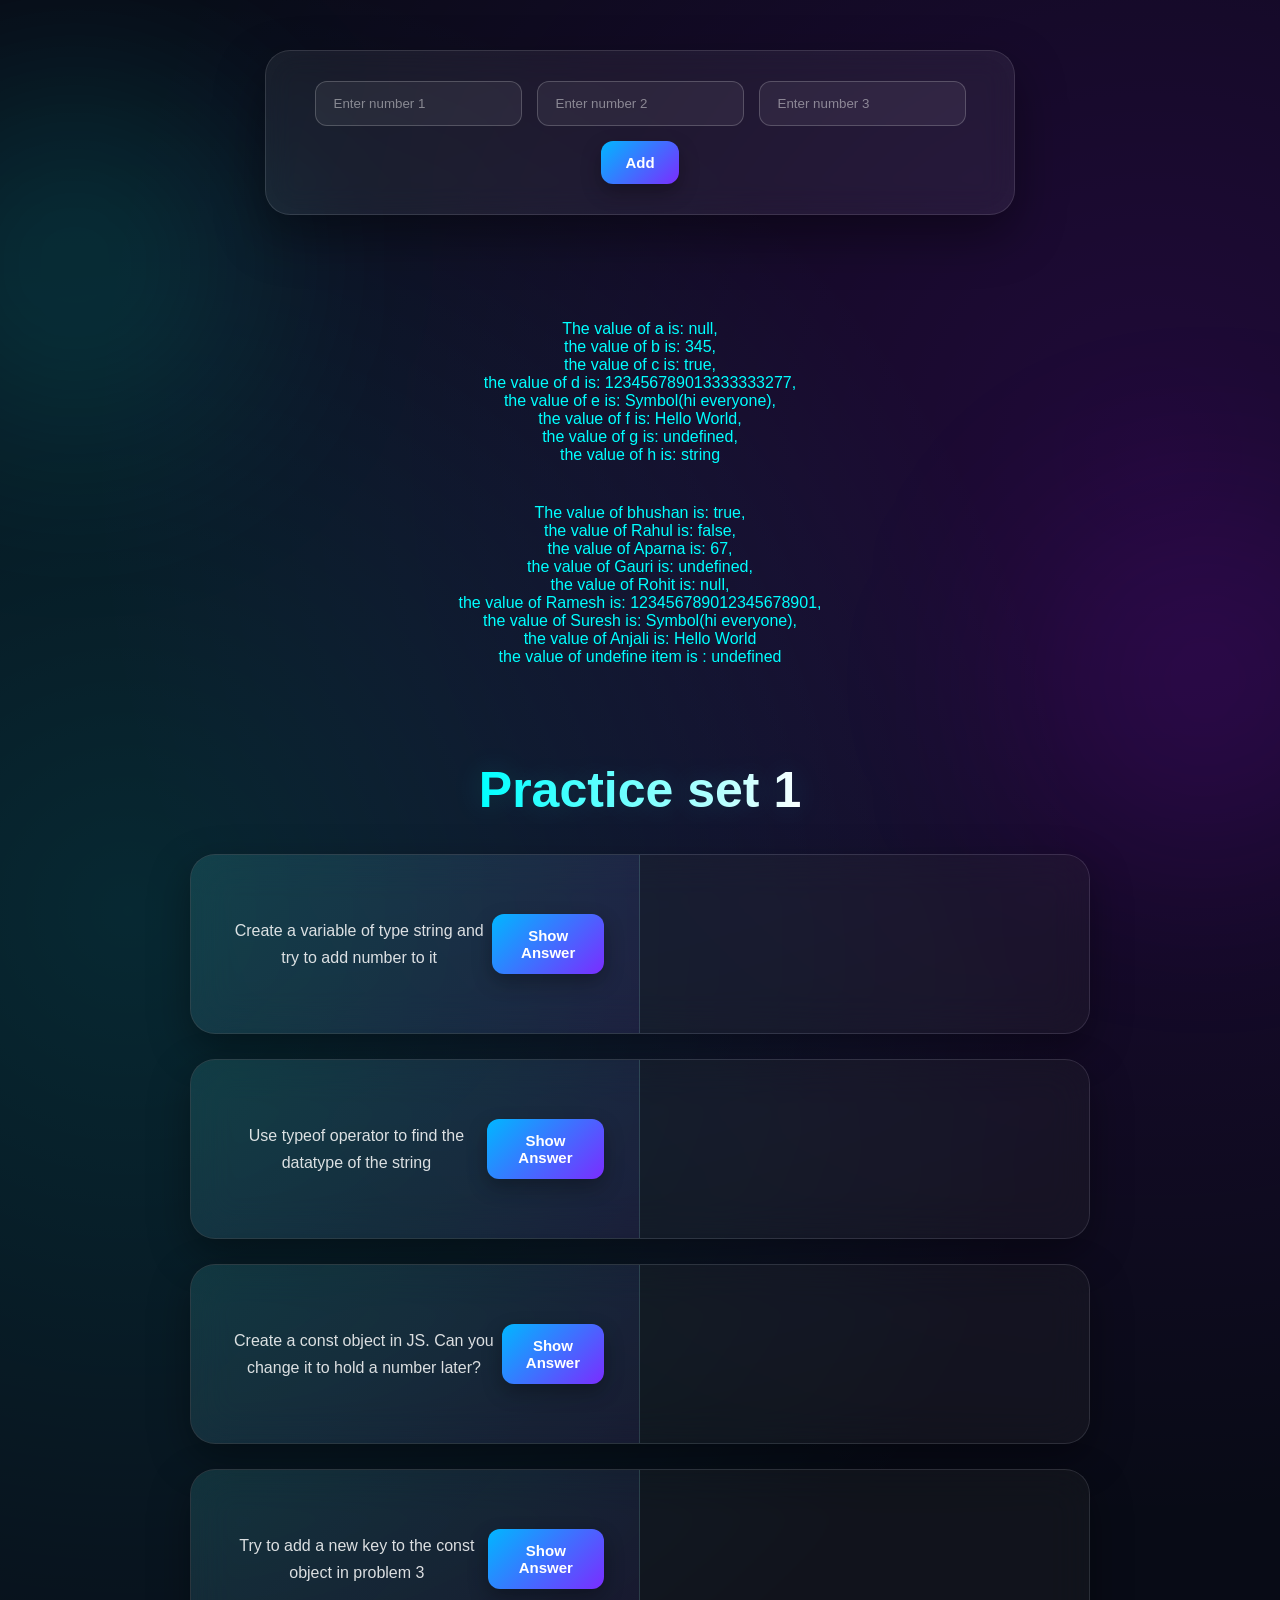
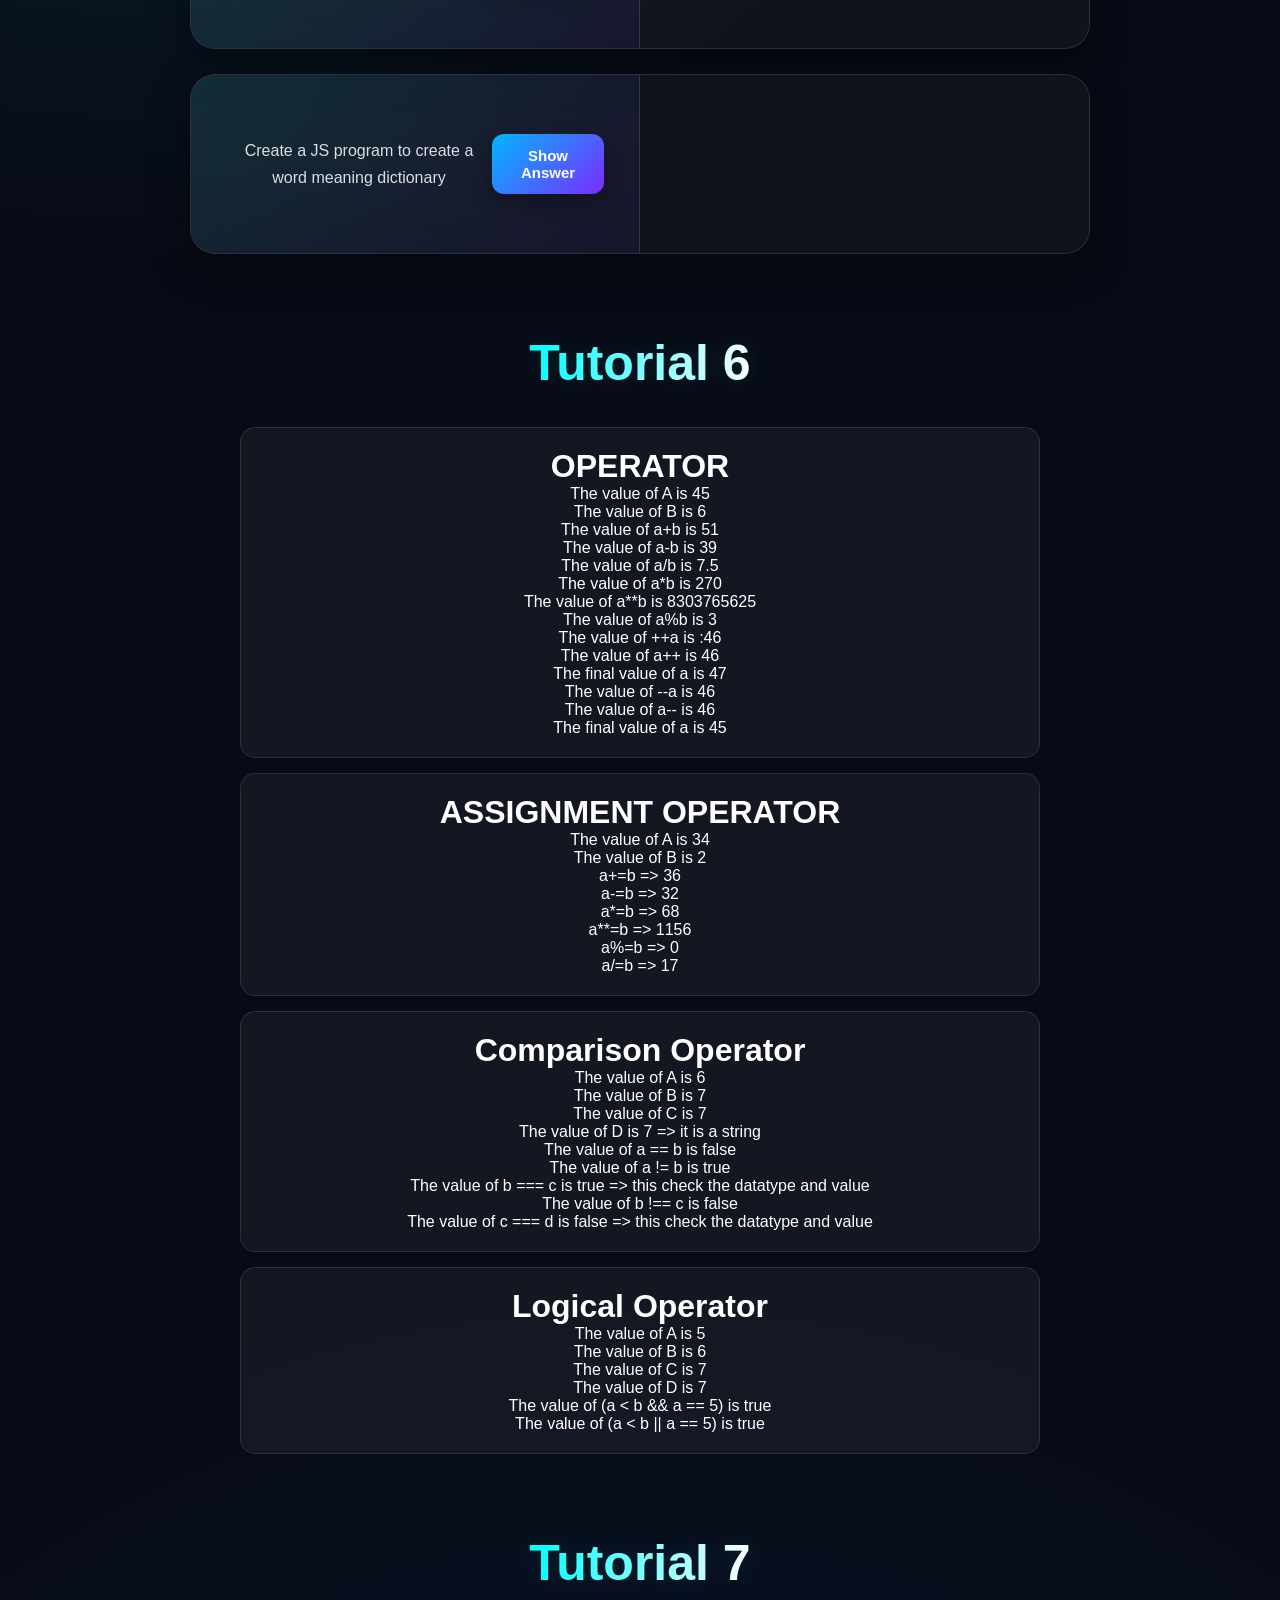
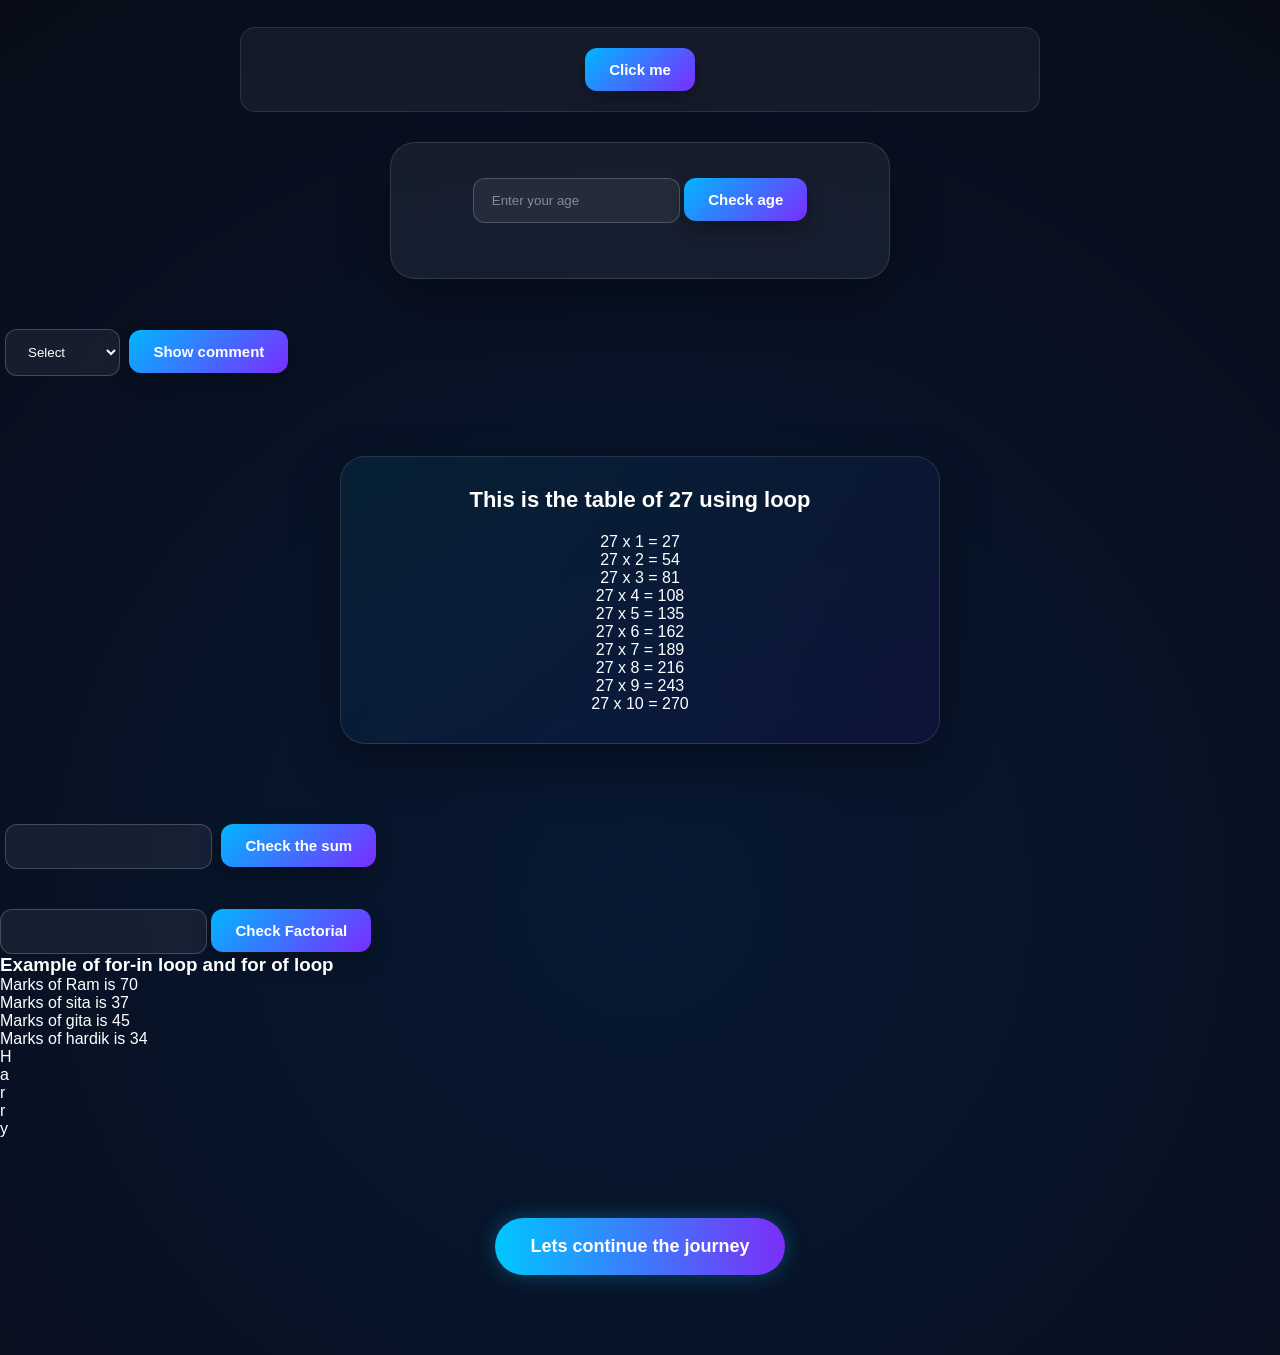
==== commit d82c7658: "Updated project 1" ====
--- a/index.html
+++ b/index.html
@@ -131,6 +131,20 @@
         </div>
 
         <div>
+            <input type="number" name="fact" id="fact">
+            <button type="button" id="fact_button">Check Factorial</button>
+            <p id="fact_op"></p>
+        </div>
+
+        
+        <div>
+           <h3 > Example of for-in loop and for of loop </h3>
+           <p id="for_loop"></p>
+           <p id="for_loop1"></p>
+
+        </div>
+
+        <div>
             <button type="button" id="indexpage">Lets continue the
                 journey</button>
         </div>
